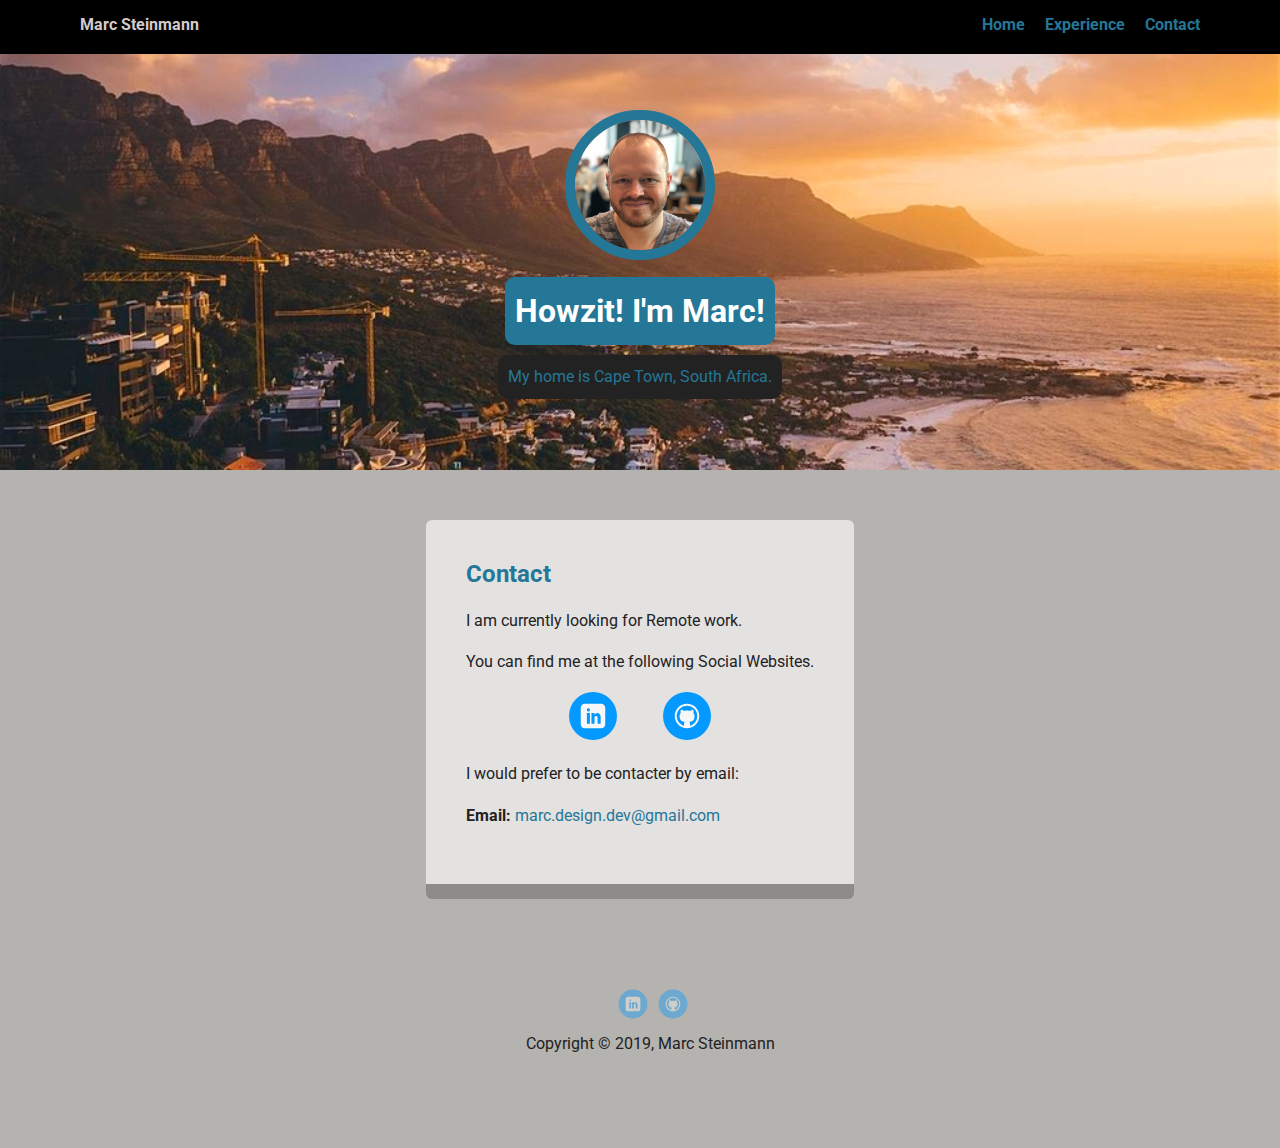
==== contact.html @ 24581f4c "Finished the project." ====
<!doctype html>
<html lang="en">
<head>
  <meta charset="utf-8">
  <title>Marc Steinmann's Profile</title>
  <meta name="viewport" content="width=device-width, initial-scale=1.0">
  <link rel="stylesheet" href="styles.css">
  <link href="https://fonts.googleapis.com/css?family=Muli%7CRoboto:400,300,500,700,900" rel="stylesheet"></head>
  <body>

    <nav class="main-nav">
        <ul class="nav">
          <li class="name">Marc Steinmann</li>
          <li><a href="index.html">Home</a></li>
          <li><a href="experience.html">Experience</a></li>
          <li><a href="contact.html">Contact</a></li>
        </ul>
      </nav>

    <header>
      <img src="images/marc.jpg" alt="Picture of Marc Steinmann" class="profile-image">
      <h1 class="tag name">Howzit! I'm Marc!</h1>
      <p class="tag location">My home is Cape Town, South Africa.</p>
    </header>

    <main class="flex">

      <section class="contact">
        <h2>Contact</h2>
        <p>I am currently looking for Remote work.</p>
        <p>You can find me at the following Social Websites.</p>
        <ul class="sociallinks">
                <li><a href="https://www.linkedin.com/in/marc-steinmann-893847193/" target="_blank"><img src="images/linkedin.svg" alt="linkedin logo" height="50px"></a> </li>
                <li><a href="https://github.com/marc-design-dev" target="_blank" ><img src="images/github.svg" alt="github logo" height="50px"></a </li>
            </ul>
        <p>I would prefer to be contacter by email:</p>
        <p><strong>Email:</strong><a href="mailto:marc.design.dev@gmail.com?subject=I%20would%20like%20to%20hire%20you%20for%20a%20job." target="_blank"> marc.design.dev@gmail.com</a></p>
      </section> 

    </main>
    <footer>
      <ul>
        <li><a href="https://www.linkedin.com/in/marc-steinmann-893847193/" target="_blank" class="social linkedin" >LinkedIn</a></li>
        <li><a href="https://github.com/marc-design-dev" target="_blank" class="social github">Github</a></li>
      </ul>
      <p class="copyright">Copyright &copy 2019, Marc Steinmann</p>
    </footer>
  </body>
  </html>
---- styles.css ----
/* Global Layout Set-up */
* { 
  box-sizing: border-box;
}
  
body {
  margin: 0;
  padding: 0;
  text-align: center;
  font-family: 'Roboto', sans-serif;
  color: #222;
  background: #b4b3af;
}
/* Link Styles */

a {
  text-decoration: none;
  color: #257797;
}
a:hover {
  color: #e2a729;
}

/* Section Styles */

.main-nav {
  width: 100%;
  background: black;
  min-height: 30px;
  padding: 10px;
  position: fixed;
  text-align: center;
}
.nav {
  display: flex;
  justify-content: space-around;
  font-weight: 700;
  list-style-type: none;
  margin: 0 auto;
  padding: 0;
}

.nav .name {
    display: block;
    margin-right: auto;
    color: rgb(211, 203, 203);
}
.nav li {
  padding: 5px 10px 10px 10px;
}
.nav a {
  transition: all .5s;
}
.nav a:hover {
  color: #e2a729;
}

header {
  text-align: center;
  background: url('images/capetown.jpg') no-repeat top center ;
  background-size: cover;
  overflow: hidden;
  padding-top: 60px;
}
header {
  line-height: 1.5;
}
header .profile-image {
  margin-top: 50px;
  width: 150px;
  height: 150px;
  border-radius: 50%;
  border: 10px solid #257797;
  transition: all .5s;
}
header .profile-image:hover {
  transform: scale(1.2) rotate(5deg);
  border-color: #e2a729;
}
.tag {
  background-color: #257797;
  color: rgb(255, 255, 255);
  padding: 10px;
  border-radius: 10px;
  display: table;
  margin: 10px auto;
} 
.location {
  background-color: #222;
  color: #257797;
}
.card {
  margin: 30px;
  padding: 20px 40px 40px;
  max-width: 500px;
  text-align: left;
  background: rgb(228, 225, 225);
  border-bottom: 8px solid rgb(143, 139, 139);
  border-radius: 6px;
  transition: all .5s;
}
.card:hover {
  border-color: #e2a729;
}

.xp {
  margin: 30px;
  padding: 20px 40px 40px;
  max-width: 1000px;
  text-align: left;
  background: rgb(228, 225, 225);
  border-bottom: 15px solid rgb(143, 139, 139);
  border-radius: 6px;
  transition: all 1s;
}
.xp:hover {
  border-color: #e2a729;
}

.contact {
  margin: 30px;
  padding: 20px 40px 40px;
  max-width: 1000px;
  text-align: left;
  background: rgb(228, 225, 225);
  border-bottom: 15px solid rgb(143, 139, 139);
  border-radius: 6px;
  transition: all 1s;
}
.contact:hover {
  border-color: #e2a729;
}

h2 {
  color: #257797
}

ul.skills {
  padding: 0;
  text-align: center;
}

.skills li {
  border-radius: 6px;
  display: inline-block;
  background: #e2a729;
  color: white;
  padding: 5px 10px;
  margin: 2px;
}

.skills li:nth-child(odd) {
  background: #257797;
}

ul.hobbies {
  padding: 0;
  text-align: center;
}

.hobbies li {
  border-radius: 6px;
  display: inline-block;
  background: #257797;
  color: white;
  padding: 5px 10px;
  margin: 2px;
}

ul.skills {
  padding: 0;
  text-align: center;
}

section .bjjimg {
  max-width: 100%;
  min-height: auto;
}

.xpskills li {
  border-radius: 6px;
  display: inline-block;
  color: white;
  text-align: center;
  padding: 5px 10px;
  margin: 2px;
  filter: grayscale(20%);
}

ul.xpskills {
  padding: 0;
  text-align: center;
}

.sociallinks li {  
  display: inline-block;
}

ul.sociallinks {
 text-align: center;
 padding: 0px;
}

.sociallinks img {
  margin: 0 20px;
}

footer {
  width: 100%;
  min-height: 30px;
  padding: 20px 0 40px 20px;
}

footer .copyright {
  top: -8px;
  font-size: .75em;
}

footer ul {
  list-style-type: none;
  margin: 0;
  padding: 0;
}

footer ul li {
  display: inline-block;
}

a.social {
  display: inline-block;
  text-indent: -9999px;
  margin-left: 5px;
  width: 30px;
  height: 30px;
  background-size: 30px 30px;
  opacity: .4;
  transition: all .5s;
}

a.linkedin {
  background-image: url(images/linkedin.svg);
}
a.github {
  background-image: url(images/github.svg);
}
a.social:hover {
  opacity: 1;
}
.clearfix {
  clear: both;
}

/* Styles for larger screens */
@media screen and (min-width: 720px) {
  
  .flex {
      display: -ms-flexbox;      /* TWEENER - IE 10 */
      display: flex; 
      max-width: 1200px;
      -ms-flex-pack: distribute;
      justify-content: space-around;
      margin: 0 auto;
  }

  header {
    min-height: 470px;
  }

  .nav {
    max-width: 1200px;
    padding: 0 30px;
  }


  main {
    padding-top: 20px;
  }

  main p {
    line-height: 1.6em;
  }

  footer {
    font-size: 1.3em;
    max-width: 1200px;
    margin: 40px auto;
  }

}
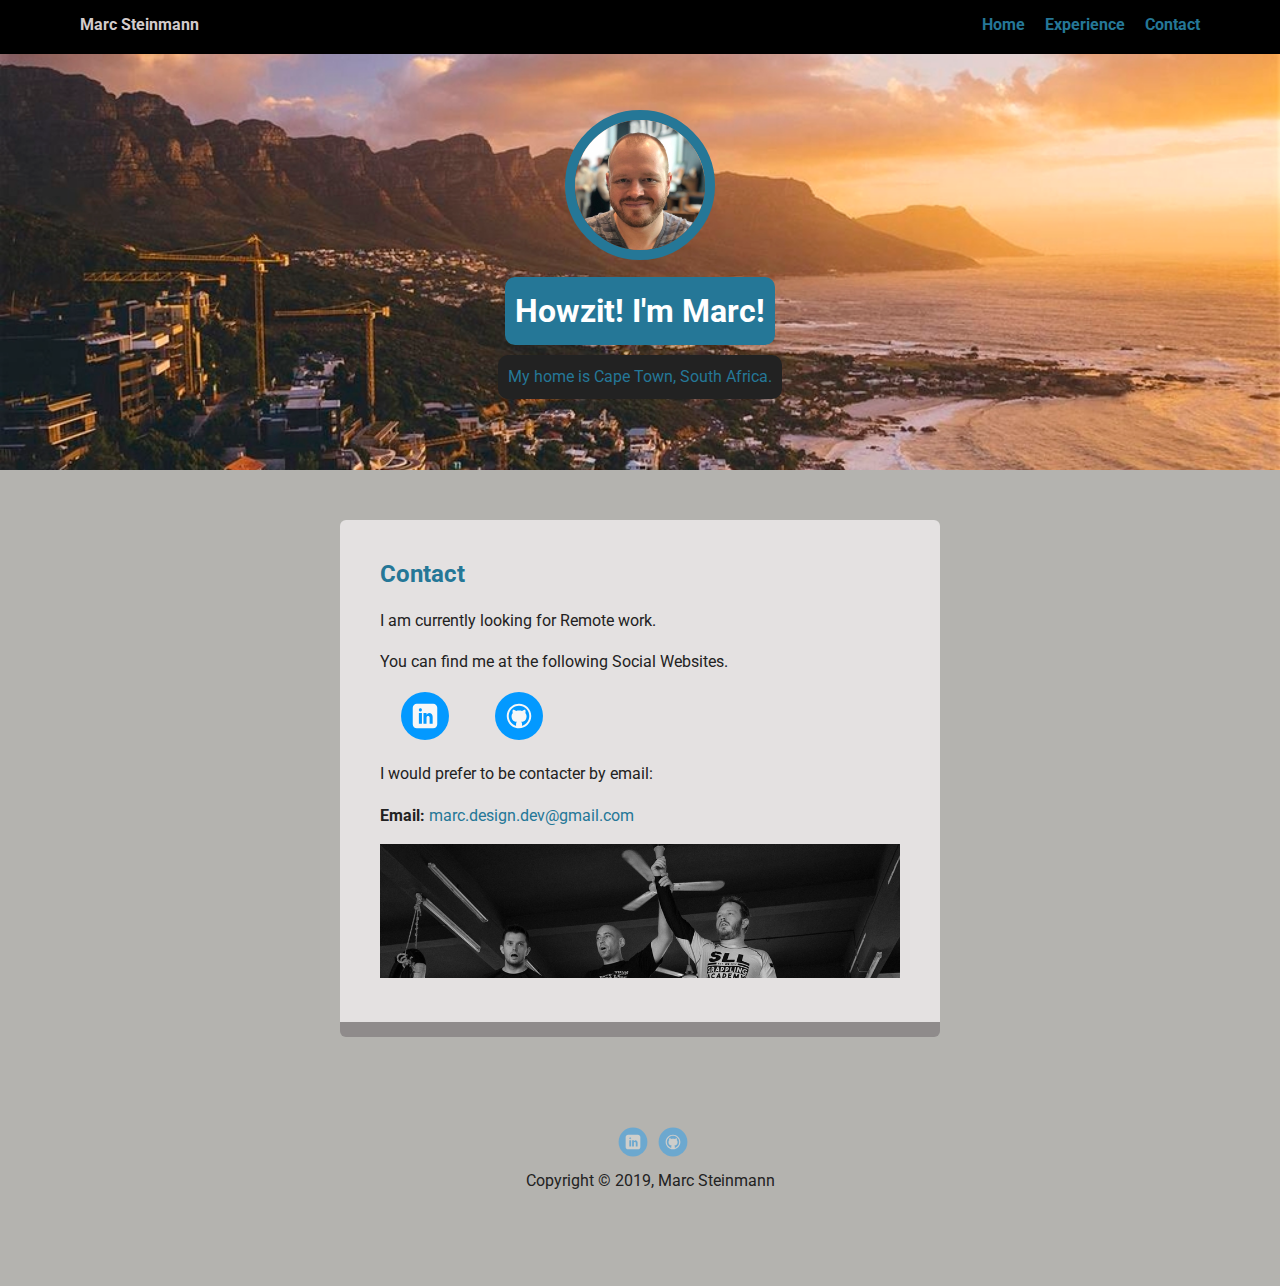
==== commit e0ff7175: "Updates" ====
--- a/contact.html
+++ b/contact.html
@@ -35,7 +35,8 @@
             </ul>
         <p>I would prefer to be contacter by email:</p>
         <p><strong>Email:</strong><a href="mailto:marc.design.dev@gmail.com?subject=I%20would%20like%20to%20hire%20you%20for%20a%20job." target="_blank"> marc.design.dev@gmail.com</a></p>
-      </section> 
+            <img src="images/bjj.jpg" alt="Marc Winning BJJ match." class="bjjimg">
+    </section> 
 
     </main>
     <footer>
--- a/styles.css
+++ b/styles.css
@@ -120,7 +120,7 @@
 .contact {
   margin: 30px;
   padding: 20px 40px 40px;
-  max-width: 1000px;
+  max-width: 600px;
   text-align: left;
   background: rgb(228, 225, 225);
   border-bottom: 15px solid rgb(143, 139, 139);
@@ -197,7 +197,7 @@
 }
 
 ul.sociallinks {
- text-align: center;
+ text-align: left;
  padding: 0px;
 }
 
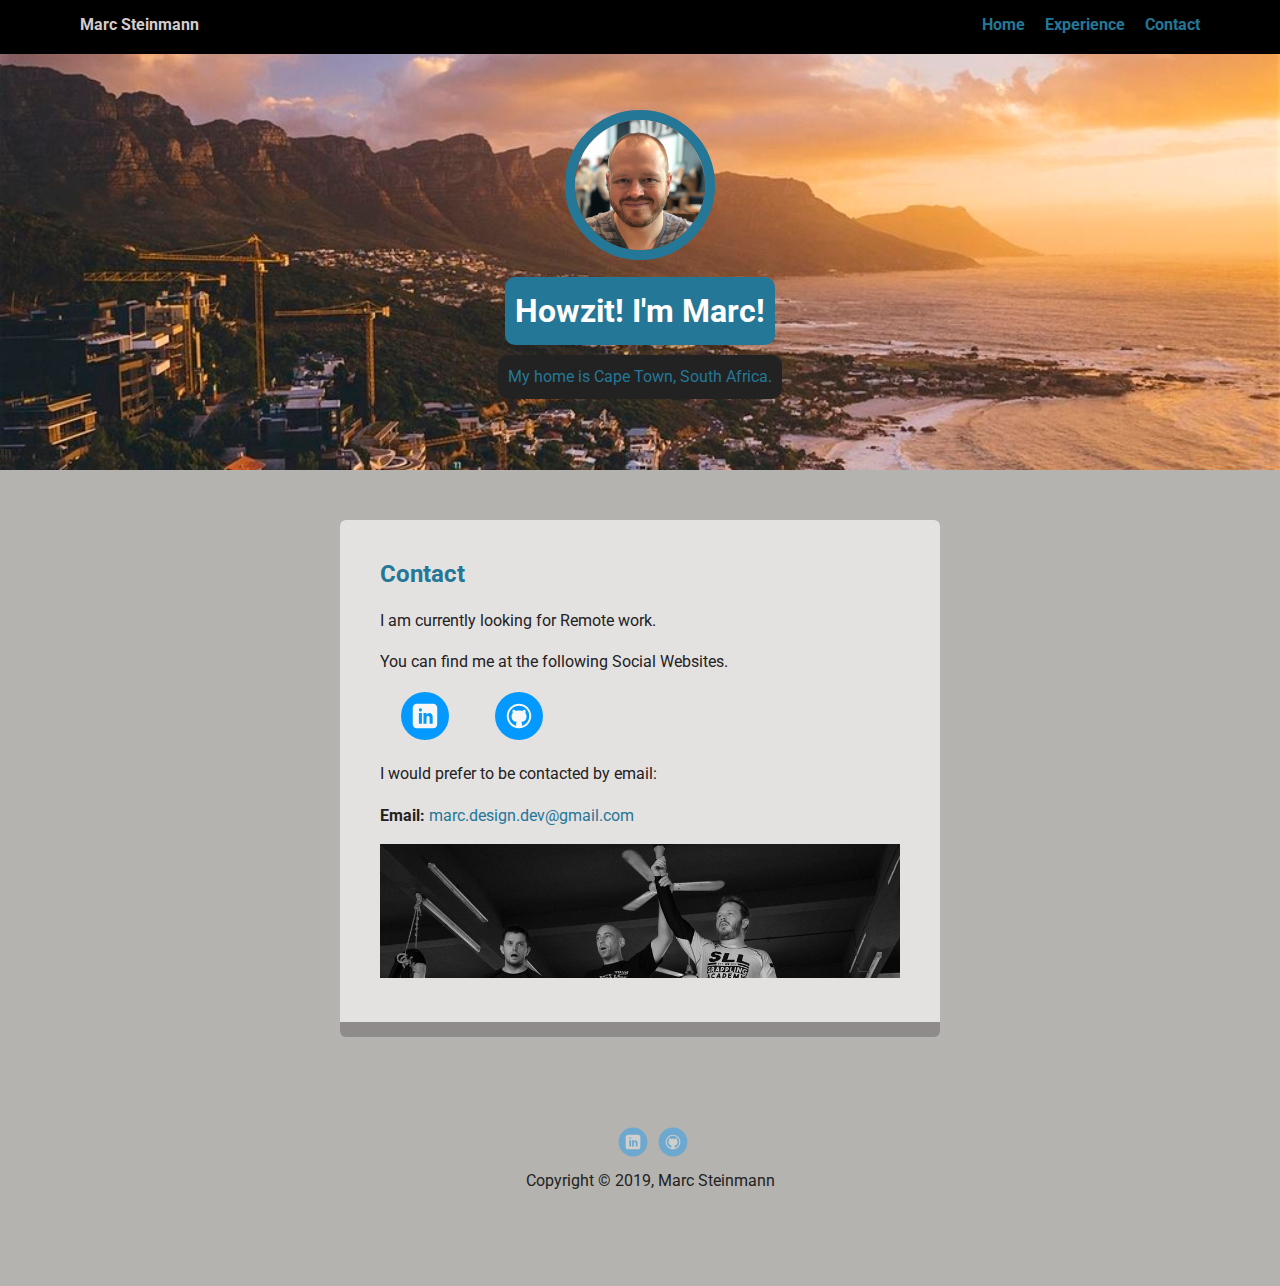
==== commit f51e2ee6: "Spelling Errors" ====
--- a/contact.html
+++ b/contact.html
@@ -33,7 +33,7 @@
                 <li><a href="https://www.linkedin.com/in/marc-steinmann-893847193/" target="_blank"><img src="images/linkedin.svg" alt="linkedin logo" height="50px"></a> </li>
                 <li><a href="https://github.com/marc-design-dev" target="_blank" ><img src="images/github.svg" alt="github logo" height="50px"></a </li>
             </ul>
-        <p>I would prefer to be contacter by email:</p>
+        <p>I would prefer to be contacted by email:</p>
         <p><strong>Email:</strong><a href="mailto:marc.design.dev@gmail.com?subject=I%20would%20like%20to%20hire%20you%20for%20a%20job." target="_blank"> marc.design.dev@gmail.com</a></p>
             <img src="images/bjj.jpg" alt="Marc Winning BJJ match." class="bjjimg">
     </section> 
@@ -44,7 +44,7 @@
         <li><a href="https://www.linkedin.com/in/marc-steinmann-893847193/" target="_blank" class="social linkedin" >LinkedIn</a></li>
         <li><a href="https://github.com/marc-design-dev" target="_blank" class="social github">Github</a></li>
       </ul>
-      <p class="copyright">Copyright &copy 2019, Marc Steinmann</p>
+      <p class="copyright">Copyright &copy; 2019, Marc Steinmann</p>
     </footer>
   </body>
   </html>
